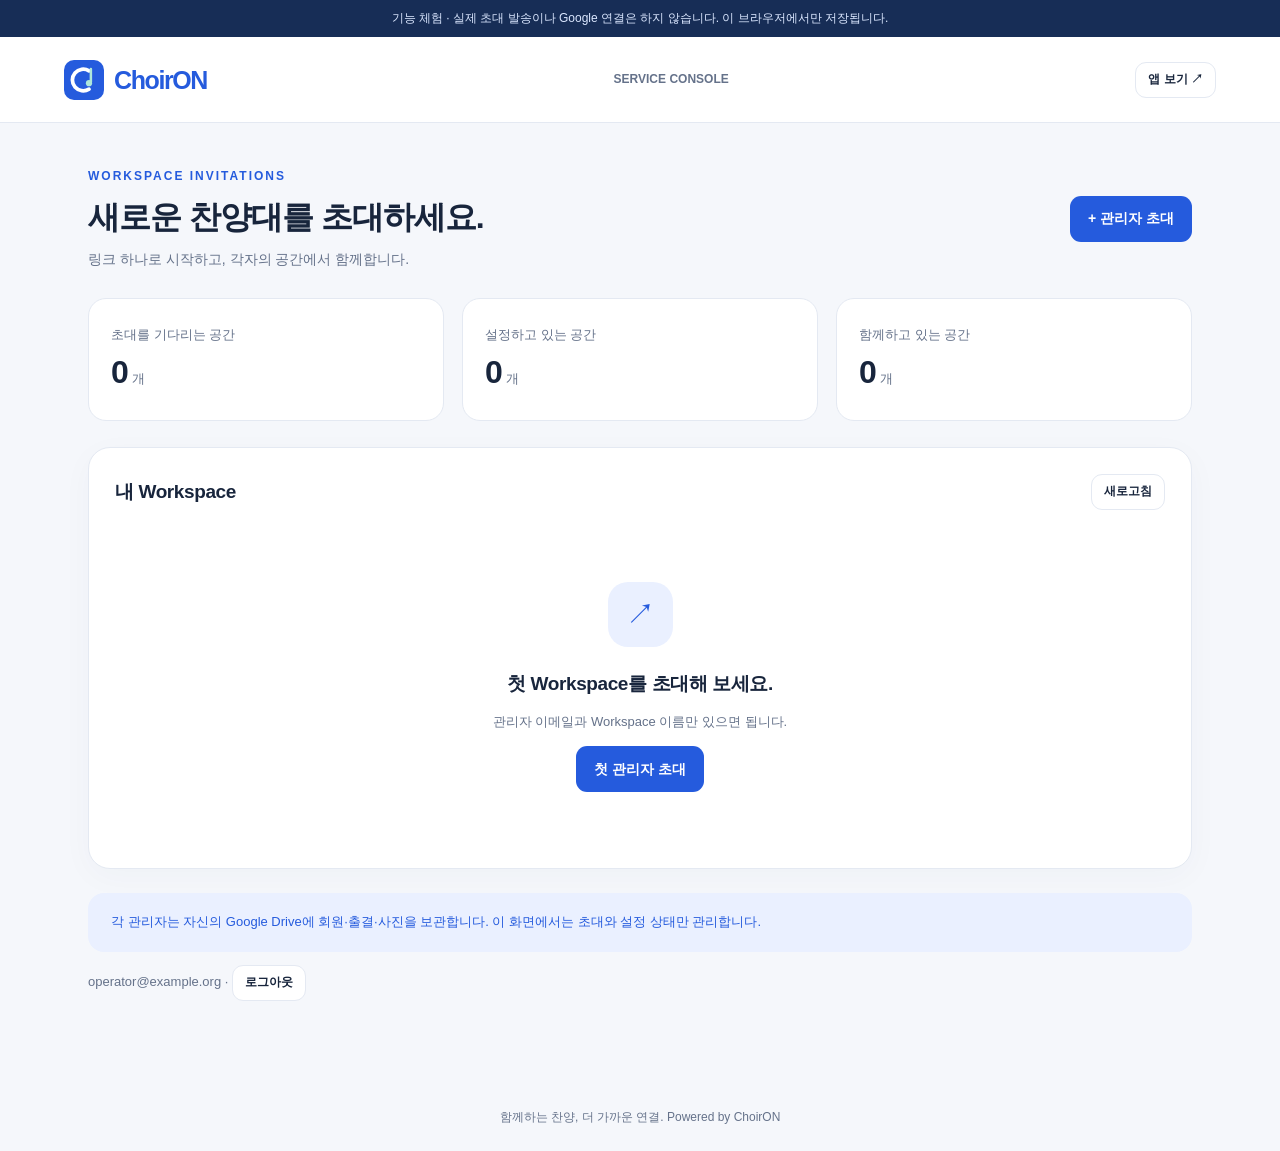
==== operator.html @ def63204 "Add files via upload" ====
<!doctype html><html lang="ko"><head><meta charset="utf-8"><meta name="viewport" content="width=device-width,initial-scale=1"><meta name="referrer" content="no-referrer"><link rel="icon" href="./assets/icon.svg"><link rel="stylesheet" href="./portal.css"><title>ChoirON · Workspace 초대 관리</title></head><body data-portal="operator"><div id="portal"><p class="loading">초대 관리 화면을 준비하고 있습니다…</p></div><dialog id="dialog" aria-labelledby="dialogTitle"></dialog><div id="toast" role="status" aria-live="polite"></div><script src="./vendor/qrcode.js"></script><script type="module" src="./portal.js"></script></body></html>
---- portal.css ----
@import url('./styles.css');
.portal-header{height:86px;padding:0 5vw;display:flex;align-items:center;justify-content:space-between;background:var(--card);border-bottom:1px solid var(--line)}.portal-header .brand{font-size:25px}.portal-body{max-width:1160px;margin:auto;padding:44px 28px 70px}.portal-top{display:flex;align-items:center;justify-content:space-between;gap:20px;margin-bottom:28px}.portal-top h1{font-size:32px}.portal-top .sub{margin:8px 0 0}.portal-kicker{color:var(--primary);font-size:12px;letter-spacing:2px;font-weight:750;margin-bottom:10px}.portal-stats{display:grid;grid-template-columns:repeat(3,1fr);gap:18px;margin:26px 0}.portal-stat{background:var(--card);border:1px solid var(--line);border-radius:18px;padding:22px}.portal-stat strong{font-size:32px;display:block}.portal-stat span{font-size:13px;color:var(--muted)}.portal-banner{background:var(--hero);color:#dbe7ff;font-size:12px;padding:9px 16px;text-align:center}.portal-table .avatar{margin-right:12px}.portal-table td{vertical-align:middle}.portal-table .muted{display:block;font-size:12px;margin-top:3px}.portal-pill{padding:5px 10px;border-radius:30px;background:var(--primary-soft);color:var(--primary);font-size:12px;display:inline-block}.portal-pill.active{background:#e5f6ee;color:#087650}.portal-pill.suspended,.portal-pill.cancelled{background:#f8eded;color:#a63446}.portal-actions{display:flex;gap:7px;flex-wrap:wrap}.portal-note{background:var(--primary-soft);border-radius:16px;padding:19px 23px;font-size:13px;color:var(--primary);margin-top:24px}.portal-layout{display:grid;grid-template-columns:285px minmax(0,1fr);gap:28px;align-items:start}.wizard-side{border-radius:24px;background:var(--hero);color:white;padding:28px;min-height:530px;position:sticky;top:26px}.wizard-side .eyebrow{color:#bdd8ff}.wizard-side h2{font-size:25px;margin:14px 0}.wizard-side p{color:#bed0ea;font-size:13px}.wizard-steps{display:grid;gap:9px;margin:32px 0}.wizard-step{display:flex;gap:12px;align-items:center;color:#abc0e0;padding:12px 0;font-size:14px}.wizard-step b{width:28px;height:28px;border-radius:50%;display:flex;justify-content:center;align-items:center;font-size:12px;background:#ffffff12}.wizard-step.current{color:#fff;font-weight:700}.wizard-step.current b{background:#fff;color:var(--hero)}.wizard-step.complete b{background:#8ed5bd;color:#163d37}.wizard-card{padding:32px;min-height:510px}.wizard-card h1{font-size:27px;margin-bottom:12px}.wizard-card>.sub{line-height:1.9}.wizard-bullets{list-style:none;padding:0;display:grid;gap:14px;font-size:14px;margin:25px 0}.wizard-bullets li{display:flex;gap:10px}.wizard-bullets li:before{content:'✓';color:var(--accent);font-weight:800}.wizard-icon{display:flex;align-items:center;justify-content:center;width:65px;height:65px;background:var(--primary-soft);color:var(--primary);border-radius:20px;font-size:29px;margin-bottom:25px}.wizard-foot{display:flex;align-items:center;justify-content:space-between;margin-top:30px;border-top:1px solid var(--line);padding-top:22px}.wizard-progress{font-size:12px;color:var(--muted)}.google-btn{background:white;color:#233047;border:1px solid var(--line);padding:14px 22px;min-height:53px;font-weight:700}.google-mark{font-size:22px;color:#4285f4;margin-right:8px}.link-box{background:var(--bg);border:1px solid var(--line);border-radius:12px;padding:12px 15px;word-break:break-all;font-size:13px;margin:18px 0}.qr-wrap{display:flex;align-items:center;justify-content:center;padding:15px}.qr-wrap canvas{max-width:210px!important;height:auto!important}.portal-empty{text-align:center;padding:50px 20px}.portal-empty .wizard-icon{margin:0 auto 22px}.field-help{font-size:12px;color:var(--muted);margin-top:-8px;margin-bottom:18px}.check-row{padding:13px 0;border-bottom:1px solid var(--line);display:flex;justify-content:space-between;font-size:14px}.check-row span:last-child{color:var(--accent)}.portal-message{padding:15px 20px;border:1px solid #eec8c8;background:#fff4f4;border-radius:12px;color:#983644;margin-bottom:22px;white-space:pre-wrap}.portal-footer{text-align:center;color:var(--muted);font-size:12px;padding:24px}.success-mark{border-radius:50%;width:76px;height:76px;background:#e5f6ee;color:#168262;display:flex;align-items:center;justify-content:center;font-size:35px;margin:0 auto 24px}.success-panel{text-align:center}.success-panel .sub{line-height:1.8}.step-saved{color:var(--accent);font-size:12px}.invite-label{font-size:12px;color:var(--muted);display:block}.portal-login{max-width:530px;margin:50px auto}.portal-tag{font-size:12px;font-weight:600;color:var(--muted)}
@media(max-width:760px){.portal-header{height:72px;padding:0 20px}.portal-header .brand{font-size:22px}.portal-tag{display:none}.portal-body{padding:25px 16px 40px}.portal-top{align-items:flex-start}.portal-top h1{font-size:25px}.portal-top .btn{white-space:nowrap;font-size:12px;padding:9px 12px}.portal-stats{gap:9px}.portal-stat{padding:15px}.portal-stat strong{font-size:25px}.portal-stat span{font-size:11px}.portal-layout{grid-template-columns:1fr;gap:18px}.wizard-side{position:static;min-height:auto;padding:20px;border-radius:18px}.wizard-side h2{font-size:21px;margin:3px 0}.wizard-side p,.wizard-side .eyebrow{display:none}.wizard-steps{display:flex;justify-content:space-between;gap:5px;margin:16px 0 0}.wizard-step{font-size:0;padding:0}.wizard-step b{font-size:12px;width:27px;height:27px}.wizard-card{padding:23px;min-height:0}.wizard-card h1{font-size:24px}.wizard-foot{gap:12px}.portal-login{margin:20px auto}.portal-header .btn{font-size:12px}.portal-note{font-size:12px;padding:16px}.portal-table td{min-width:120px}}
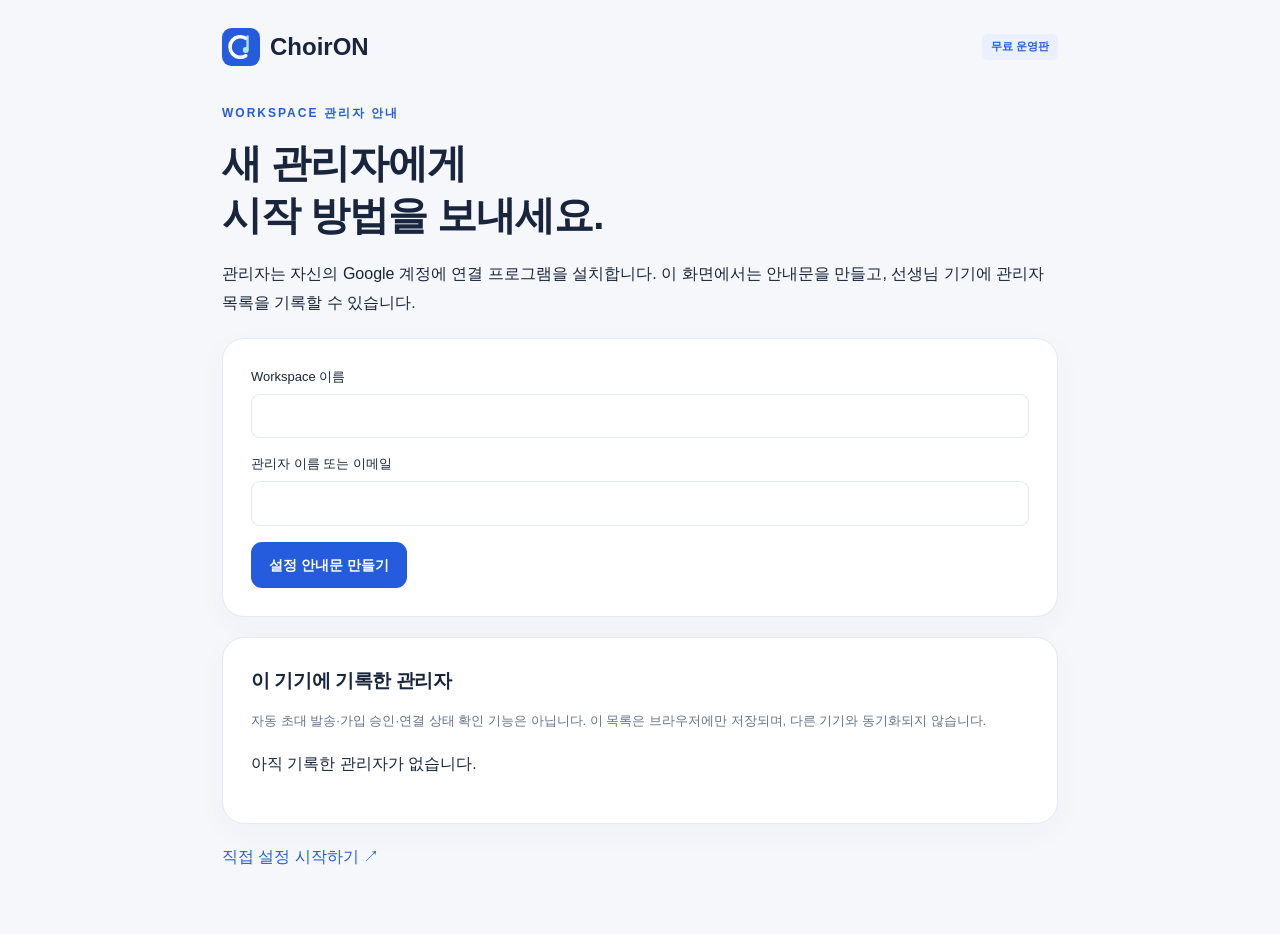
==== commit 859dc3bd: "Add files via upload" ====
--- a/operator.html
+++ b/operator.html
@@ -1 +1 @@
-<!doctype html><html lang="ko"><head><meta charset="utf-8"><meta name="viewport" content="width=device-width,initial-scale=1"><meta name="referrer" content="no-referrer"><link rel="icon" href="./assets/icon.svg"><link rel="stylesheet" href="./portal.css"><title>ChoirON · Workspace 초대 관리</title></head><body data-portal="operator"><div id="portal"><p class="loading">초대 관리 화면을 준비하고 있습니다…</p></div><dialog id="dialog" aria-labelledby="dialogTitle"></dialog><div id="toast" role="status" aria-live="polite"></div><script src="./vendor/qrcode.js"></script><script type="module" src="./portal.js"></script></body></html>
+<!doctype html><html lang="ko"><head><meta charset="utf-8"><meta name="viewport" content="width=device-width,initial-scale=1"><title>ChoirON · 관리자 배포 안내</title><link rel="stylesheet" href="./styles.css"><link rel="stylesheet" href="./setup.css"></head><body><main class="setup-shell"><header><a class="setup-brand" href="./"><img src="./assets/icon.svg" alt="">ChoirON</a><span class="badge">무료 운영판</span></header><p class="eyebrow">WORKSPACE 관리자 안내</p><h1>새 관리자에게<br>시작 방법을 보내세요.</h1><p>관리자는 자신의 Google 계정에 연결 프로그램을 설치합니다. 이 화면에서는 안내문을 만들고, 선생님 기기에 관리자 목록을 기록할 수 있습니다.</p><section class="card"><form id="distribution"><label class="field">Workspace 이름<input name="name" required maxlength="80"></label><label class="field">관리자 이름 또는 이메일<input name="contact" required maxlength="120"></label><button class="btn" type="submit">설정 안내문 만들기</button></form><div id="result"></div></section><section class="card"><h2>이 기기에 기록한 관리자</h2><p class="muted">자동 초대 발송·가입 승인·연결 상태 확인 기능은 아닙니다. 이 목록은 브라우저에만 저장되며, 다른 기기와 동기화되지 않습니다.</p><div id="list"></div></section><a href="./start.html">직접 설정 시작하기 ↗</a></main><script type="module" src="./distribution.js"></script></body></html>
--- a/styles.css
+++ b/styles.css
@@ -0,0 +1,11 @@
+:root{--primary:#255bdd;--primary-soft:#eaf0ff;--bg:#f5f7fb;--card:#fff;--text:#18253c;--muted:#65728a;--line:#e4e9f2;--accent:#14987c;--hero:#172d56;--shadow:0 8px 32px #21386708;--radius:22px;color-scheme:light;font-family:Inter,"Pretendard","Noto Sans KR",-apple-system,BlinkMacSystemFont,"Segoe UI",sans-serif}
+[data-theme=forest]{--primary:#18785d;--primary-soft:#e7f4ed;--bg:#f3f7f3;--hero:#193f35;--accent:#98783d}
+[data-theme=lavender]{--primary:#7551c8;--primary-soft:#f0eafb;--bg:#f8f5fc;--hero:#3b2e60;--accent:#a15587}
+[data-theme=warm]{--primary:#b14d2c;--primary-soft:#fff0e6;--bg:#faf6f0;--hero:#51382e;--accent:#58764c}
+[data-theme=dark]{--primary:#9bb7ff;--primary-soft:#253958;--bg:#111b2b;--card:#1b293e;--text:#eef3ff;--muted:#acbad0;--line:#35445b;--hero:#253958;--accent:#79d2b8;color-scheme:dark}
+*{box-sizing:border-box}body{margin:0;background:var(--bg);color:var(--text);font-size:16px;line-height:1.6}button,input,select,textarea{font:inherit}button,a,input,select,textarea{-webkit-tap-highlight-color:transparent}button{cursor:pointer;border:0}a{color:var(--primary);text-decoration:none}button:disabled{opacity:.48;cursor:not-allowed}button:focus-visible,a:focus-visible,input:focus-visible,select:focus-visible,textarea:focus-visible{outline:3px solid var(--accent);outline-offset:3px}.skip{position:fixed;top:-100px;left:12px;z-index:20;background:var(--card);padding:12px}.skip:focus{top:8px}.demo-bar{background:var(--hero);color:#fff;text-align:center;font-size:13px;padding:9px 16px}.demo-bar button{background:transparent;color:#bfd5ff;text-decoration:underline;margin-left:12px}.sidebar{position:fixed;top:40px;bottom:0;left:0;width:252px;padding:30px 22px;background:var(--card);border-right:1px solid var(--line);display:flex;flex-direction:column;z-index:3}.brand{display:flex;align-items:center;gap:10px;font-size:27px;font-weight:800;letter-spacing:-1.4px}.brand img{width:40px;height:40px}.brand span b{color:var(--primary)}.brand small{font-size:10px;display:block;letter-spacing:2px;font-weight:500;color:var(--muted);margin-top:-6px}.workspace{margin:32px 0 22px;padding:15px;border:1px solid var(--line);border-radius:14px}.workspace p{margin:0;font-size:12px;color:var(--muted)}.workspace strong{display:block;margin:4px 0 10px}.workspace img{width:32px;height:32px;object-fit:contain}.workspace select{width:100%;font-size:13px;padding:8px;background:var(--bg)}nav{display:grid;gap:7px}nav button{text-align:left;background:none;border-radius:12px;color:var(--muted);padding:13px 16px;display:flex;align-items:center;gap:12px;font-weight:600}nav button.active{color:var(--primary);background:var(--primary-soft)}.ico{display:inline-flex;width:22px;height:22px;align-items:center;justify-content:center;font-size:21px}.side-bottom{margin-top:auto;font-size:12px;color:var(--muted);padding:20px 12px 0}.side-bottom select{width:100%;font-size:13px;margin-top:8px}.layout{margin-left:252px}.topbar{height:85px;display:flex;align-items:center;justify-content:space-between;border-bottom:1px solid var(--line);padding:0 48px;background:var(--card)}.crumb{font-size:14px;color:var(--muted)}.profile-chip{display:flex;align-items:center;gap:10px;font-size:14px}.avatar{width:38px;height:38px;border-radius:50%;background:var(--primary-soft);color:var(--primary);display:inline-flex;align-items:center;justify-content:center;font-weight:700}.online{font-size:12px;color:var(--accent);margin-right:14px}main{max-width:1350px;margin:auto;padding:38px 48px 80px}.eyebrow{font-size:12px;text-transform:uppercase;letter-spacing:2px;color:var(--primary);font-weight:700;margin-bottom:8px}h1{font-size:30px;letter-spacing:-1px;line-height:1.35;margin:0 0 8px}h2{font-size:19px;letter-spacing:-.4px;margin:0}h3{font-size:17px;margin:0}.sub{color:var(--muted);margin:0 0 25px;font-size:14px}.page-heading{display:flex;justify-content:space-between;align-items:center;margin-bottom:26px}.page-heading .sub{margin-bottom:0}.btn{display:inline-flex;align-items:center;justify-content:center;gap:7px;min-height:46px;border-radius:11px;padding:10px 18px;background:var(--primary);color:var(--card);font-weight:650;font-size:14px}.btn.secondary{background:var(--card);border:1px solid var(--line);color:var(--text)}.btn.soft{background:var(--primary-soft);color:var(--primary)}.btn.danger{color:#b63842;background:#fff0f0}.btn.small{min-height:36px;padding:6px 12px;font-size:12px}.hero{position:relative;overflow:hidden;border-radius:var(--radius);padding:32px 34px;color:white;background:var(--hero);margin-bottom:26px;min-height:178px;display:flex;justify-content:space-between;align-items:center}.hero:after{content:'♪';position:absolute;right:50px;top:-78px;font-size:290px;color:#ffffff09;transform:rotate(15deg);pointer-events:none}.hero .eyebrow{color:#bcd4ff}.hero h2{font-size:25px;margin:8px 0}.hero p{margin:0;color:#c8d5e7;font-size:14px}.hero-stat{position:relative;z-index:1;text-align:right;min-width:140px}.hero-stat strong{font-size:42px;letter-spacing:-2px;display:block;line-height:1.1}.hero-stat span{font-size:12px;color:#c8d5e7}.grid{display:grid;grid-template-columns:minmax(0,1.6fr) minmax(260px,1fr);gap:24px}.card{background:var(--card);border:1px solid var(--line);border-radius:var(--radius);box-shadow:var(--shadow);padding:26px;margin-bottom:22px}.card-head{display:flex;justify-content:space-between;align-items:center;margin-bottom:22px;gap:10px}.badge{display:inline-block;background:var(--primary-soft);color:var(--primary);border-radius:6px;font-size:11px;padding:4px 9px;white-space:nowrap;font-weight:650}.badge.green{background:#e5f6ee;color:#087650}.badge.gray{background:var(--bg);color:var(--muted)}.badge.red{background:#fff0f0;color:#b63842}.session{border:1px solid var(--line);border-radius:16px;padding:22px;margin-top:14px}.session h3{font-size:21px;margin:12px 0}.session .meta{color:var(--muted);font-size:14px;margin:7px 0}.checkin{width:100%;min-height:74px;margin:19px 0 10px;border-radius:13px;font-size:24px;font-weight:750;background:var(--primary);color:var(--card);box-shadow:0 7px 16px #255bdd20}.absence{width:100%;padding:12px;background:var(--bg);border:1px solid var(--line);border-radius:11px;font-size:16px;color:var(--text)}.privacy{color:var(--muted);font-size:12px;text-align:center;margin:15px 0 0}.row{display:flex;align-items:center;justify-content:space-between;gap:12px}.upcoming{display:flex;gap:15px;border-top:1px solid var(--line);padding:18px 0}.datebox{min-width:46px;height:54px;background:var(--bg);border-radius:10px;text-align:center;color:var(--primary);font-size:20px;font-weight:750;line-height:1.2;padding:7px}.datebox small{display:block;font-size:10px;color:var(--muted);font-weight:500}.upcoming p{font-size:12px;margin:4px 0;color:var(--muted)}.upcoming h3{font-size:14px}.bars{display:flex;gap:14px;height:90px;align-items:end;margin:20px 0 8px}.bar{flex:1;background:var(--primary-soft);border-radius:5px 5px 0 0;min-height:6px;position:relative}.bar i{display:block;background:var(--primary);border-radius:5px 5px 0 0;position:absolute;bottom:0;width:100%}.bar-labels{display:flex;justify-content:space-around;font-size:11px;color:var(--muted)}.hint{font-size:13px;background:var(--primary-soft);color:var(--primary);padding:15px 18px;border-radius:12px;margin:15px 0}.stats{display:grid;grid-template-columns:repeat(4,1fr);gap:15px;margin:22px 0}.stat{padding:22px;background:var(--card);border:1px solid var(--line);border-radius:15px}.stat span{font-size:13px;color:var(--muted)}.stat strong{display:block;font-size:29px;margin-top:7px}.table-wrap{overflow-x:auto}table{width:100%;border-collapse:collapse;text-align:left;font-size:14px}th{font-size:12px;font-weight:600;color:var(--muted);background:var(--bg);white-space:nowrap}td,th{padding:14px 12px;border-bottom:1px solid var(--line)}.toolbar{display:flex;gap:10px;flex-wrap:wrap;align-items:center;margin:18px 0}input,select,textarea{background:var(--card);color:var(--text);border:1px solid var(--line);border-radius:9px;padding:11px 12px;max-width:100%;min-height:44px}textarea{width:100%;min-height:100px;resize:vertical}input[type=checkbox]{min-height:auto;width:18px;height:18px}.calendar{display:grid;grid-template-columns:repeat(7,minmax(0,1fr));border-top:1px solid var(--line);border-left:1px solid var(--line)}.cal-head{text-align:center;font-size:12px;background:var(--bg);padding:10px;border-right:1px solid var(--line)}.cal-cell{min-height:112px;border-right:1px solid var(--line);border-bottom:1px solid var(--line);padding:8px;font-size:13px;min-width:0}.cal-cell.out{opacity:.35}.cal-cell.today .day{background:var(--primary);color:var(--card);border-radius:50%;width:26px;display:block;text-align:center}.cal-event{display:block;text-align:left;background:var(--primary-soft);color:var(--primary);width:100%;border-radius:5px;padding:5px;margin-top:6px;font-size:11px;white-space:nowrap;overflow:hidden;text-overflow:ellipsis}.empty{text-align:center;padding:35px;color:var(--muted);font-size:14px}.form-grid{display:grid;grid-template-columns:1fr 1fr;gap:16px}label.field{display:flex;flex-direction:column;gap:6px;font-size:13px;margin-bottom:16px}label.field small{color:var(--muted)}.full{grid-column:1/-1}.roles{display:flex;gap:15px;flex-wrap:wrap;font-size:14px;margin:12px 0 22px}.roles label{display:flex;align-items:center;gap:6px}dialog{width:600px;max-width:calc(100% - 28px);border:1px solid var(--line);border-radius:22px;padding:28px;background:var(--card);color:var(--text);box-shadow:0 28px 100px #10274d30;max-height:90dvh;overflow:auto}dialog::backdrop{background:#14243e66;backdrop-filter:blur(4px)}.dialog-head{display:flex;justify-content:space-between;gap:20px;align-items:center;margin-bottom:22px}.close{width:36px;height:36px;border-radius:50%;font-size:24px;background:var(--bg);color:var(--muted)}.actions{display:flex;justify-content:flex-end;gap:10px;margin-top:20px}.error{color:#b63842;font-size:13px;min-height:20px}.themes{display:grid;grid-template-columns:repeat(5,1fr);gap:10px}.theme{border:2px solid var(--line);border-radius:12px;padding:15px 5px;background:var(--card);color:var(--text);font-size:12px}.theme.selected{border-color:var(--primary)}.swatch{width:28px;height:28px;border-radius:50%;display:block;margin:0 auto 8px}.settings-grid{display:grid;grid-template-columns:1fr 1fr;gap:22px}.stepper{display:flex;gap:7px;margin:15px 0 25px}.stepper span{height:5px;flex:1;border-radius:4px;background:var(--line)}.stepper span.done{background:var(--primary)}#toast{position:fixed;bottom:28px;left:50%;transform:translateX(-50%);max-width:90%;padding:13px 22px;border-radius:12px;background:var(--hero);color:white;z-index:50;display:none;font-size:14px;box-shadow:var(--shadow)}#toast.show{display:block}.loading{padding:80px;text-align:center}.muted{color:var(--muted);font-size:13px}.profile-photo{width:94px;height:94px;object-fit:cover;border-radius:50%;background:var(--primary-soft)}.mobile-brand{display:none}.file-label{cursor:pointer}.file-label input{display:none}.audit-line{padding:12px 0;border-bottom:1px solid var(--line);font-size:12px}.month-name{font-weight:750;font-size:19px}.progress{height:8px;border-radius:4px;background:var(--primary-soft);overflow:hidden;margin:16px 0}.progress div{height:100%;background:var(--primary)}
+@media(min-width:1500px){main{padding-top:45px}.sidebar{width:270px}.layout{margin-left:270px}}
+@media(max-width:1100px){.sidebar{width:218px;padding:25px 14px}.layout{margin-left:218px}.topbar{padding:0 28px}main{padding:28px}.grid{grid-template-columns:1fr}.settings-grid{grid-template-columns:1fr}.hero-stat{min-width:100px}}
+@media(max-width:720px){body{font-size:16px}.demo-bar{font-size:11px;min-height:38px}.sidebar{top:auto;bottom:0;width:100%;height:74px;padding:6px 6px calc(6px + env(safe-area-inset-bottom));border-right:0;border-top:1px solid var(--line)}.sidebar>.brand,.workspace,.side-bottom{display:none}nav{display:flex;justify-content:space-around;gap:0}nav button{flex:1;flex-direction:column;font-size:10px;padding:5px 3px;gap:1px;min-width:0;border-radius:8px}nav button .ico{font-size:22px}.layout{margin-left:0}.topbar{height:69px;padding:0 20px}.mobile-brand{display:flex;font-size:21px}.mobile-brand img{width:30px;height:30px}.crumb,.online{display:none}.profile-chip{font-size:12px}.profile-chip .avatar{width:32px;height:32px}main{padding:25px 18px 110px}.eyebrow{font-size:10px}h1{font-size:26px}.page-heading{gap:12px}.page-heading .btn{font-size:12px;padding:8px 12px}.hero{padding:25px 22px;min-height:165px}.hero h2{font-size:22px}.hero p{font-size:12px;max-width:200px}.hero-stat strong{font-size:32px}.hero-stat{min-width:75px}.card{padding:20px;border-radius:18px}.session{padding:18px}.session h3{font-size:20px}.checkin{min-height:80px}.stats{grid-template-columns:1fr 1fr;gap:10px}.stat{padding:16px}.cal-cell{min-height:80px;padding:4px}.cal-event{font-size:9px;padding:3px}.calendar{margin:0 -12px}.form-grid{grid-template-columns:1fr}.full{grid-column:auto}.themes{grid-template-columns:repeat(3,1fr)}dialog{padding:22px}.toolbar>*{flex:1}#toast{bottom:90px}.sub{font-size:13px}.hero:after{right:0}}
+@media(prefers-reduced-motion:no-preference){button{transition:background .15s,transform .15s}button:active:not(:disabled){transform:translateY(1px)}}
+@media(max-width:720px){.hero{display:none}.session .meta{margin:5px 0}.session>.muted{font-size:12px}.page-heading{margin-bottom:20px}.checkin{margin-top:12px}.card-head{margin-bottom:16px}}
--- a/setup.css
+++ b/setup.css
@@ -0,0 +1 @@
+.setup-shell{max-width:880px;margin:auto;padding:28px 22px 64px}.setup-shell header{display:flex;justify-content:space-between;align-items:center;margin-bottom:36px}.setup-brand{display:flex;align-items:center;gap:10px;font-size:24px;font-weight:800;text-decoration:none;color:var(--text,#172d47)}.setup-brand img{width:38px}.setup-shell h1{font-size:clamp(28px,5vw,40px);line-height:1.3;margin:12px 0 18px}.setup-shell p,.setup-shell li{line-height:1.85}.setup-shell .card{padding:28px;margin:20px 0}.setup-shell ol{padding-left:24px}.setup-shell li{padding-bottom:12px}.setup-shell .toolbar{display:flex;flex-wrap:wrap;gap:12px;margin-top:24px}.setup-shell textarea{width:100%;max-width:100%;padding:12px;min-height:110px;overflow-wrap:anywhere}.setup-shell footer{margin-top:36px;color:#63748b;font-size:13px;line-height:1.7}.setup-progress{display:flex;gap:6px}.setup-progress span{flex:1;height:5px;background:#dce4ef;border-radius:8px}.setup-progress .done{background:#255bdd}.setup-shell details{margin-top:22px}.setup-shell summary{cursor:pointer;font-weight:700}.setup-shell input{max-width:100%}#notice{color:#255bdd}a{overflow-wrap:anywhere}@media(max-width:500px){.setup-shell .card{padding:18px}.setup-shell{padding:18px 16px}.setup-shell .btn{white-space:normal}}
